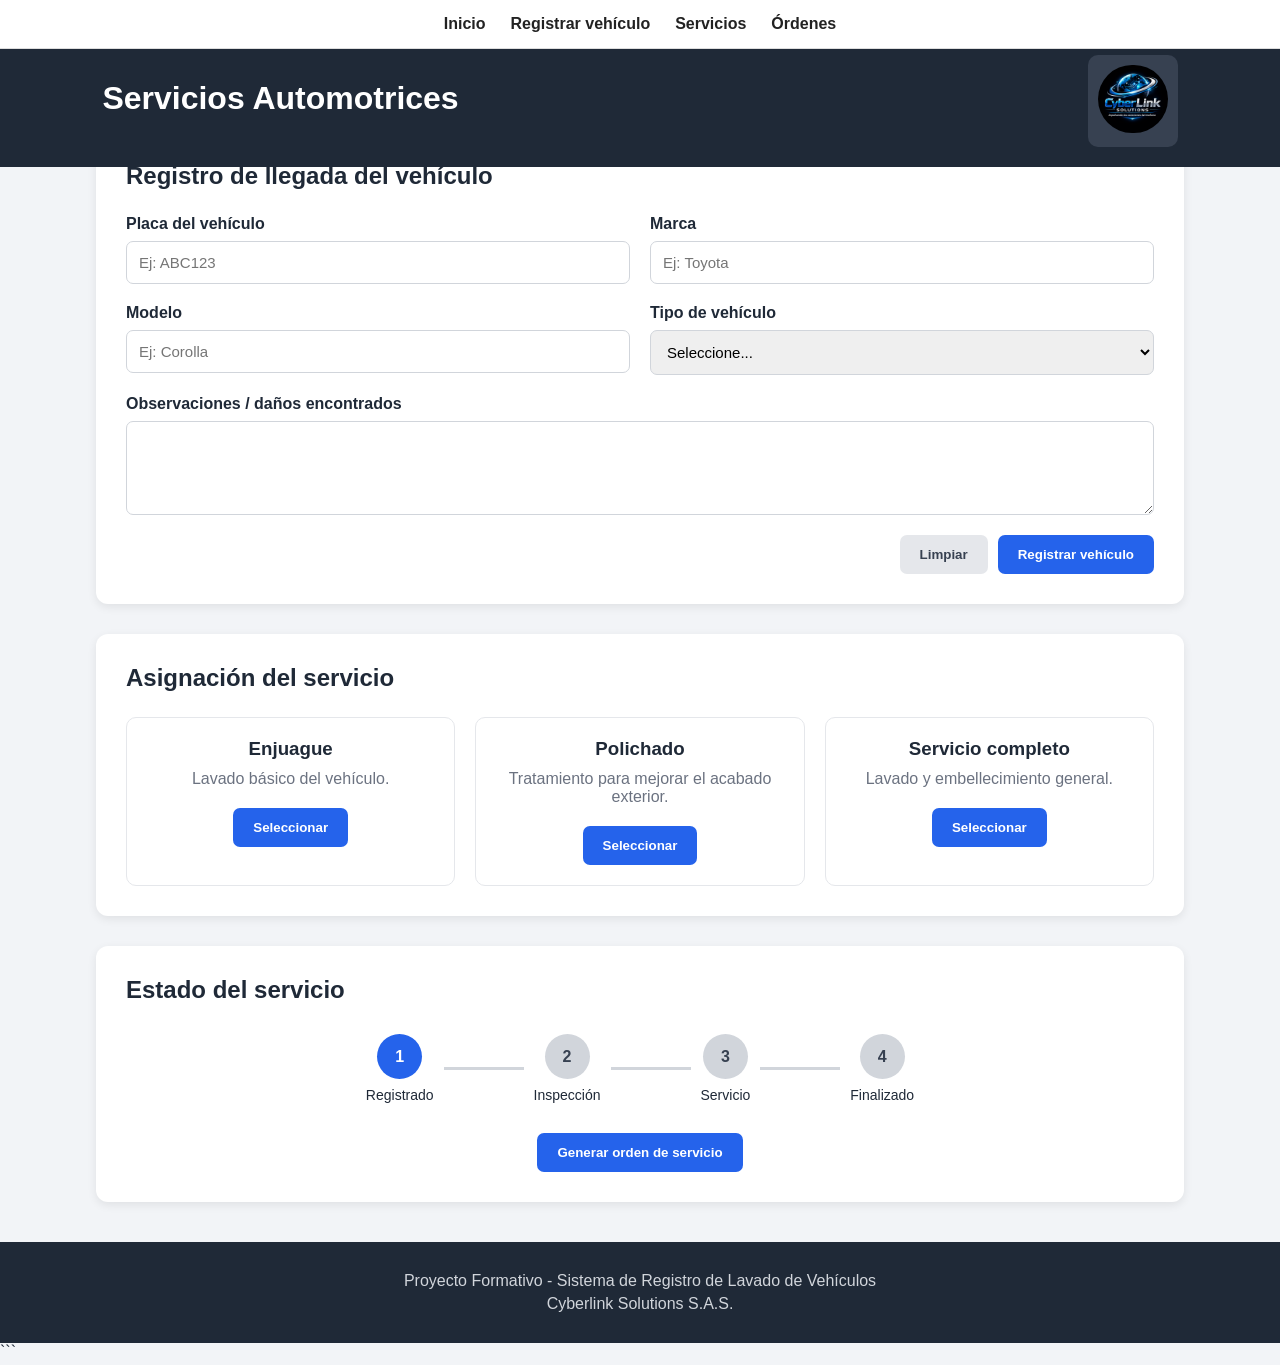
==== index.html @ 43339b0a "Cree este nuevo archivo" ====
<!DOCTYPE html>
<html lang="es">
<head>
    <meta charset="UTF-8">
    <meta name="viewport" content="width=device-width, initial-scale=1.0">
    <title>Registro de Lavado de Vehículos</title>

    <link rel="stylesheet" href="styles.css">
</head>

<body>

    <header class="encabezado">
        <div>
            <h1>Servicios Automotrices</h1>
        </div>

        <div class="usuario">
            <span><img src="Logo CYBERLINK.png" alt="Logo" style="border-radius: 150px; width: 70px;"></span>
        </div>
    
</header>

    <nav class="menu">
        <a href="#inicio">Inicio</a>
        <a href="#registro">Registrar vehículo</a>
        <a href="#servicio">Servicios</a>
        <a href="#ordenes">Órdenes</a>
    </nav>


    <main>

        <section id="inicio" class="bienvenida">
            <h2>Registro de lavado de vehículos</h2>

            <p>
                Sistema para registrar vehículos, realizar la valoración inicial,
                asignar servicios y generar órdenes de trabajo.
            </p>
        </section>


        <section id="registro" class="contenedor">

            <h2>Registro de llegada del vehículo</h2>

            <form>

                <div class="grupo">
                    <label for="placa">Placa del vehículo</label>
                    <input type="text" id="placa" placeholder="Ej: ABC123">
                </div>

                <div class="grupo">
                    <label for="marca">Marca</label>
                    <input type="text" id="marca" placeholder="Ej: Toyota">
                </div>

                <div class="grupo">
                    <label for="modelo">Modelo</label>
                    <input type="text" id="modelo" placeholder="Ej: Corolla">
                </div>

                <div class="grupo">
                    <label for="tipo">Tipo de vehículo</label>

                    <select id="tipo">
                        <option value="">Seleccione...</option>
                        <option>Automóvil</option>
                        <option>Camioneta</option>
                        <option>Motocicleta</option>
                    </select>
                </div>

                <div class="grupo completo">
                    <label for="observaciones">Observaciones / daños encontrados</label>

                    <textarea
                        id="observaciones"
                        rows="4"
                        placeholder="Describa los daños, rayones, defectos u observaciones del vehículo">
                    </textarea>
                </div>


                <div class="botones completo">
                    <button type="reset" class="btn-secundario">
                        Limpiar
                    </button>

                    <button type="submit" class="btn-principal">
                        Registrar vehículo
                    </button>
                </div>

            </form>

        </section>


        <section id="servicio" class="contenedor">

            <h2>Asignación del servicio</h2>

            <div class="tarjetas">

                <div class="tarjeta">
                    <h3>Enjuague</h3>
                    <p>Lavado básico del vehículo.</p>
                    <button>Seleccionar</button>
                </div>

                <div class="tarjeta">
                    <h3>Polichado</h3>
                    <p>Tratamiento para mejorar el acabado exterior.</p>
                    <button>Seleccionar</button>
                </div>

                <div class="tarjeta">
                    <h3>Servicio completo</h3>
                    <p>Lavado y embellecimiento general.</p>
                    <button>Seleccionar</button>
                </div>

            </div>

        </section>


        <section id="ordenes" class="contenedor">

            <h2>Estado del servicio</h2>

            <div class="estado">

                <div class="paso activo">
                    <span>1</span>
                    <p>Registrado</p>
                </div>

                <div class="linea"></div>

                <div class="paso">
                    <span>2</span>
                    <p>Inspección</p>
                </div>

                <div class="linea"></div>

                <div class="paso">
                    <span>3</span>
                    <p>Servicio</p>
                </div>

                <div class="linea"></div>

                <div class="paso">
                    <span>4</span>
                    <p>Finalizado</p>
                </div>

            </div>

            <button class="btn-principal generar">
                Generar orden de servicio
            </button>

        </section>

    </main>


    <footer>
        <p>Proyecto Formativo - Sistema de Registro de Lavado de Vehículos</p>
        <p>Cyberlink Solutions S.A.S.</p>
    </footer>

</body>
</html>
```
---- styles.css ----
* {
    margin: 0;
    padding: 0;
    box-sizing: border-box;
}

body {
    font-family: Arial, sans-serif;
    background-color: #f2f4f7;
    color: #1f2937;
}


/* ENCABEZADO */

.encabezado {
    background-color: #1f2937;
    color: white;
    padding: 20px 8%;

    display: flex;
    justify-content: space-between;
    align-items: center;
    position: fixed;
    width: 100%;;
}

.encabezado h1 {
    margin-bottom: 5px;
}

.encabezado p {
    color: #d1d5db;
}


.usuario {
    background-color: #374151;
    padding: 10px;
    border-radius: 10px;
}

.usuario:hover {
transform: translateY(-5px);
box-shadow: 0 10px 20px rgba(224, 216, 216, 0.856);
}


/* MENÚ */
.menu { 
    top: 0;
    z-index: 1000;

    background-color: white;
    padding: 15px 20px;

    display: flex;
    justify-content: center;
    align-items: center;
    gap: 25px;

    border-bottom: 1px solid #ddd;
    position: fixed;
    width: 100%;
}

.menu a {
    color: #222;
    text-decoration: none;
    font-weight: bold;
}
.menu a:hover {
    color: hsl(224, 73%, 25%);
}
/* CONTENIDO */

main {
    width: 85%;
    max-width: 1200px;
    margin: auto;
}

.bienvenida {
    margin: 35px 0;
}

.bienvenida h2 {
    font-size: 30px;
    margin-bottom: 10px;
}

.bienvenida p {
    color: #6b7280;
}


/* CONTENEDORES */

.contenedor {
    background-color: white;
    padding: 30px;
    margin-bottom: 30px;

    border-radius: 12px;

    box-shadow: 0 3px 10px rgba(0, 0, 0, 0.08);
}

.contenedor h2 {
    margin-bottom: 25px;
}


/* FORMULARIO */

form {
    display: grid;
    grid-template-columns: 1fr 1fr;
    gap: 20px;
}

.grupo {
    display: flex;
    flex-direction: column;
}

.grupo label {
    margin-bottom: 8px;
    font-weight: bold;
}

input,
select,
textarea {
    padding: 12px;

    border: 1px solid #d1d5db;
    border-radius: 7px;

    font-size: 15px;
}

textarea {
    resize: vertical;
}

.completo {
    grid-column: 1 / 3;
}


/* BOTONES */

.botones {
    display: flex;
    justify-content: flex-end;
    gap: 10px;
}

button {
    border: none;
    border-radius: 7px;
    padding: 12px 20px;

    cursor: pointer;

    font-weight: bold;
}

.btn-principal {
    background-color: #2563eb;
    color: white;
}

.btn-principal:hover {
    background-color: #1d4ed8;
}

.btn-secundario {
    background-color: #e5e7eb;
    color: #374151;
}


/* TARJETAS DE SERVICIO */

.tarjetas {
    display: grid;
    grid-template-columns: repeat(3, 1fr);
    gap: 20px;
}

.tarjeta {
    border: 1px solid #e5e7eb;
    border-radius: 10px;

    padding: 20px;

    text-align: center;
}

.tarjeta h3 {
    margin-bottom: 10px;
}

.tarjeta p {
    color: #6b7280;
    margin-bottom: 20px;
}

.tarjeta button {
    background-color: #2563eb;
    color: white;
}


/* ESTADO DEL SERVICIO */

.estado {
    display: flex;
    align-items: center;
    justify-content: center;

    margin: 30px 0;
}

.paso {
    text-align: center;
}

.paso span {
    display: flex;

    width: 45px;
    height: 45px;

    align-items: center;
    justify-content: center;

    margin: auto;

    border-radius: 50%;

    background-color: #d1d5db;
    color: #374151;

    font-weight: bold;
}

.paso p {
    margin-top: 8px;
    font-size: 14px;
}

.paso.activo span {
    background-color: #2563eb;
    color: white;
}

.linea {
    width: 80px;
    height: 3px;
    background-color: #d1d5db;
    margin: 0 10px;
}

.generar {
    display: block;
    margin: auto;
}


/* PIE DE PÁGINA */

footer {
    background-color: #1f2937;
    color: white;

    text-align: center;

    padding: 25px;

    margin-top: 40px;
}

footer p {
    margin: 5px;
    color: #d1d5db;
}


/* RESPONSIVE */

@media (max-width: 700px) {

    .encabezado {
        flex-direction: column;
        gap: 15px;
        text-align: center;
    }

    .menu {
        flex-direction: column;
        gap: 15px;
    }

    form {
        grid-template-columns: 1fr;
    }

    .completo {
        grid-column: 1;
    }

    .tarjetas {
        grid-template-columns: 1fr;
    }

    .estado {
        flex-direction: column;
        gap: 15px;
    }

    .linea {
        width: 3px;
        height: 30px;
    }
}
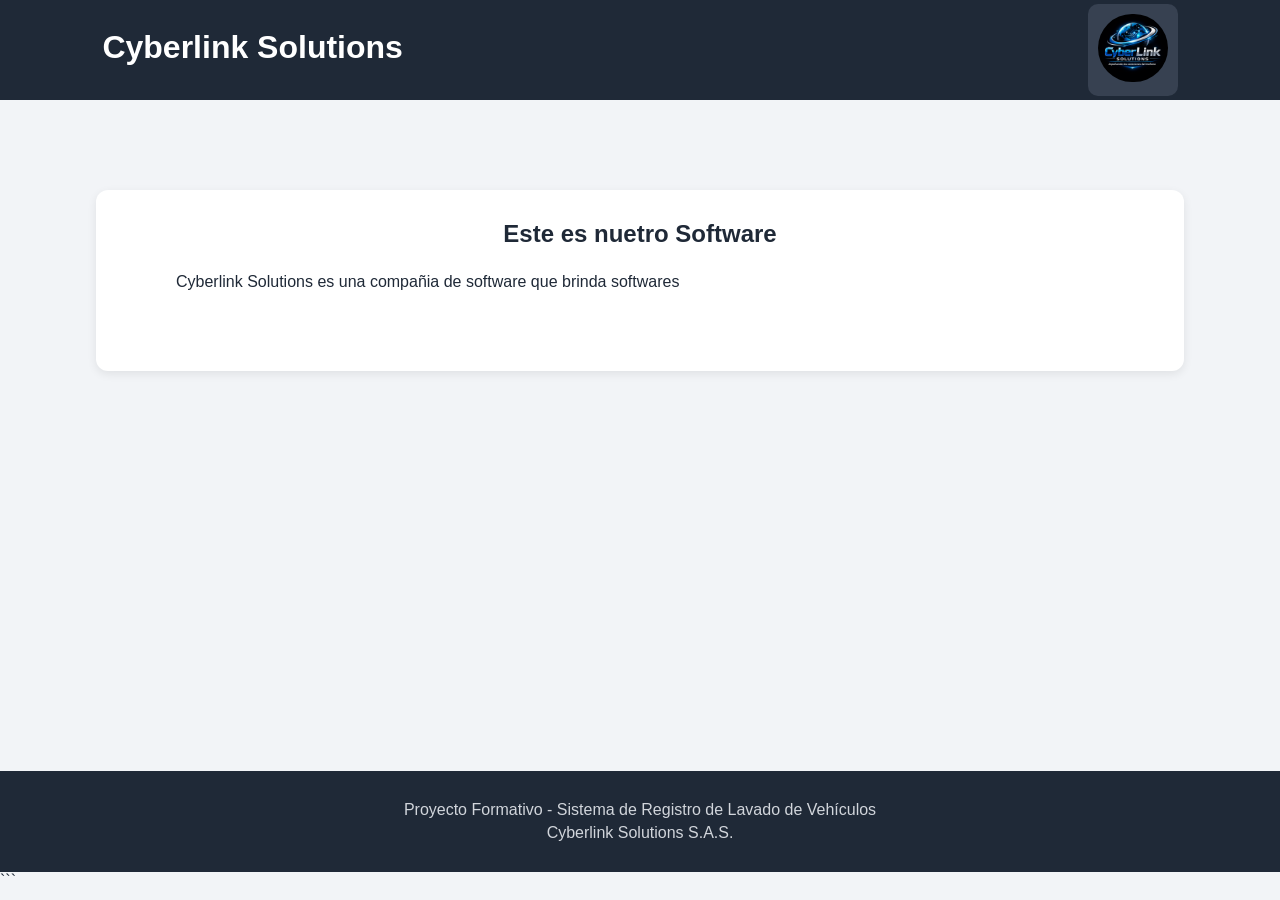
==== commit cdab65bb: "Modifique mi prototipo de Frontend" ====
--- a/index.html
+++ b/index.html
@@ -12,7 +12,7 @@
 
     <header class="encabezado">
         <div>
-            <h1>Servicios Automotrices</h1>
+            <h1>Cyberlink Solutions</h1>
         </div>
 
         <div class="usuario">
@@ -21,151 +21,18 @@
     
 </header>
 
-    <nav class="menu">
-        <a href="#inicio">Inicio</a>
-        <a href="#registro">Registrar vehículo</a>
-        <a href="#servicio">Servicios</a>
-        <a href="#ordenes">Órdenes</a>
-    </nav>
+  
 
 
     <main>
 
-        <section id="inicio" class="bienvenida">
-            <h2>Registro de lavado de vehículos</h2>
-
-            <p>
-                Sistema para registrar vehículos, realizar la valoración inicial,
-                asignar servicios y generar órdenes de trabajo.
-            </p>
-        </section>
+        <section id="servicio" class="contenedor">
+        <h2>Este es nuetro Software</h2>
+        <p>Cyberlink Solutions es una compañia de software que brinda softwares </p>
 
 
-        <section id="registro" class="contenedor">
-
-            <h2>Registro de llegada del vehículo</h2>
-
-            <form>
-
-                <div class="grupo">
-                    <label for="placa">Placa del vehículo</label>
-                    <input type="text" id="placa" placeholder="Ej: ABC123">
-                </div>
-
-                <div class="grupo">
-                    <label for="marca">Marca</label>
-                    <input type="text" id="marca" placeholder="Ej: Toyota">
-                </div>
-
-                <div class="grupo">
-                    <label for="modelo">Modelo</label>
-                    <input type="text" id="modelo" placeholder="Ej: Corolla">
-                </div>
-
-                <div class="grupo">
-                    <label for="tipo">Tipo de vehículo</label>
-
-                    <select id="tipo">
-                        <option value="">Seleccione...</option>
-                        <option>Automóvil</option>
-                        <option>Camioneta</option>
-                        <option>Motocicleta</option>
-                    </select>
-                </div>
-
-                <div class="grupo completo">
-                    <label for="observaciones">Observaciones / daños encontrados</label>
-
-                    <textarea
-                        id="observaciones"
-                        rows="4"
-                        placeholder="Describa los daños, rayones, defectos u observaciones del vehículo">
-                    </textarea>
-                </div>
-
-
-                <div class="botones completo">
-                    <button type="reset" class="btn-secundario">
-                        Limpiar
-                    </button>
-
-                    <button type="submit" class="btn-principal">
-                        Registrar vehículo
-                    </button>
-                </div>
-
-            </form>
-
-        </section>
-
-
-        <section id="servicio" class="contenedor">
-
-            <h2>Asignación del servicio</h2>
-
-            <div class="tarjetas">
-
-                <div class="tarjeta">
-                    <h3>Enjuague</h3>
-                    <p>Lavado básico del vehículo.</p>
-                    <button>Seleccionar</button>
-                </div>
-
-                <div class="tarjeta">
-                    <h3>Polichado</h3>
-                    <p>Tratamiento para mejorar el acabado exterior.</p>
-                    <button>Seleccionar</button>
-                </div>
-
-                <div class="tarjeta">
-                    <h3>Servicio completo</h3>
-                    <p>Lavado y embellecimiento general.</p>
-                    <button>Seleccionar</button>
-                </div>
-
-            </div>
-
-        </section>
-
-
-        <section id="ordenes" class="contenedor">
-
-            <h2>Estado del servicio</h2>
-
-            <div class="estado">
-
-                <div class="paso activo">
-                    <span>1</span>
-                    <p>Registrado</p>
-                </div>
-
-                <div class="linea"></div>
-
-                <div class="paso">
-                    <span>2</span>
-                    <p>Inspección</p>
-                </div>
-
-                <div class="linea"></div>
-
-                <div class="paso">
-                    <span>3</span>
-                    <p>Servicio</p>
-                </div>
-
-                <div class="linea"></div>
-
-                <div class="paso">
-                    <span>4</span>
-                    <p>Finalizado</p>
-                </div>
-
-            </div>
-
-            <button class="btn-principal generar">
-                Generar orden de servicio
-            </button>
-
+            
+            
         </section>
 
     </main>
--- a/styles.css
+++ b/styles.css
@@ -17,12 +17,13 @@
 .encabezado {
     background-color: #1f2937;
     color: white;
-    padding: 20px 8%;
-
-    display: flex;
+    padding: 5px 8%;
+    height: 100px;
+
+    display:flex;
     justify-content: space-between;
     align-items: center;
-    position: fixed;
+    position: sticky;
     width: 100%;;
 }
 
@@ -34,7 +35,12 @@
     color: #d1d5db;
 }
 
-
+a.error {
+    color: red;
+    text-decoration: none;
+    font-weight:lighter;
+    cursor: pointer;
+}
 .usuario {
     background-color: #374151;
     padding: 10px;
@@ -47,7 +53,7 @@
 }
 
 
-/* MENÚ */
+/* CONTENIDO */
 .menu { 
     top: 0;
     z-index: 1000;
@@ -73,33 +79,18 @@
 .menu a:hover {
     color: hsl(224, 73%, 25%);
 }
-/* CONTENIDO */
-
 main {
     width: 85%;
     max-width: 1200px;
     margin: auto;
 }
 
-.bienvenida {
-    margin: 35px 0;
-}
-
-.bienvenida h2 {
-    font-size: 30px;
-    margin-bottom: 10px;
-}
-
-.bienvenida p {
-    color: #6b7280;
-}
-
-
 /* CONTENEDORES */
 
 .contenedor {
+    margin-top: 90px;
     background-color: white;
-    padding: 30px;
+    padding: 80px;
     margin-bottom: 30px;
 
     border-radius: 12px;
@@ -109,6 +100,8 @@
 
 .contenedor h2 {
     margin-bottom: 25px;
+    text-align: center;
+    margin-top: -50px;
 }
 
 
@@ -169,8 +162,10 @@
 }
 
 .btn-principal {
-    background-color: #2563eb;
-    color: white;
+    background-color: hsl(221, 80%, 15%);
+    color: white;
+    width: 100%;
+    display: block;
 }
 
 .btn-principal:hover {
@@ -202,6 +197,7 @@
 
 .tarjeta h3 {
     margin-bottom: 10px;
+    text-allign: center;
 }
 
 .tarjeta p {
@@ -281,15 +277,31 @@
 
     padding: 25px;
 
-    margin-top: 40px;
+    margin-top: 400px;
 }
 
 footer p {
     margin: 5px;
     color: #d1d5db;
 }
-
-
+a.email{
+    color: #d1d5db;
+    text-decoration: none;
+}
+button.btn-cancelar {
+    background-color: #c0d0f0;
+    color: #615f5f;
+    padding: 12px 20px;
+    cursor: pointer;
+    font-weight: bold;
+    margin-top: 20px;
+}
+button.btn-cancelar:hover {
+    background-color: #6a81af;
+    color: #07080a;
+    border-radius: 7px;
+    transition: background-color 0.3s ease;
+}
 /* RESPONSIVE */
 
 @media (max-width: 700px) {
